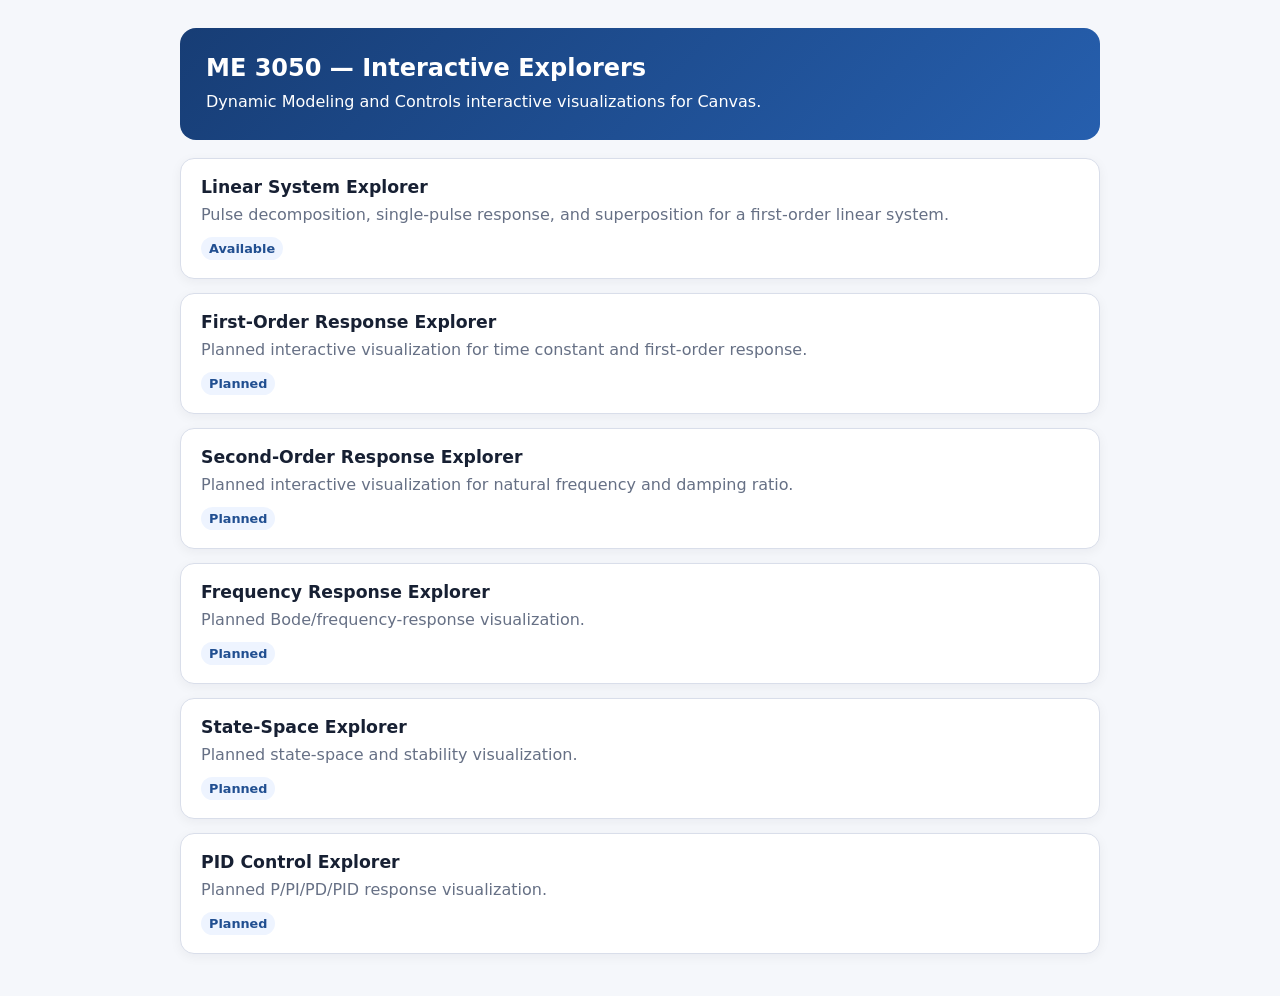
==== index.html @ 73d44b75 "Add ME 3050 interactive landing page" ====
<!DOCTYPE html>
<html lang="en">
<head>
<meta charset="utf-8">
<meta name="viewport" content="width=device-width, initial-scale=1">
<title>ME 3050 Interactive Explorers</title>
<style>
:root{font-family:system-ui,-apple-system,BlinkMacSystemFont,"Segoe UI",sans-serif;color:#172033;background:#f5f7fb}
*{box-sizing:border-box}body{margin:0}main{max-width:960px;margin:0 auto;padding:28px 20px}.hero{background:linear-gradient(135deg,#173d75,#265fae);color:white;border-radius:16px;padding:26px;margin-bottom:18px}.hero h1{margin:0 0 8px}.hero p{margin:0;line-height:1.5}.card{display:block;text-decoration:none;color:inherit;background:white;border:1px solid #d9deea;border-radius:14px;padding:18px 20px;margin:14px 0;box-shadow:0 3px 12px rgba(16,24,40,.05)}.card:hover{border-color:#8ba8d1;transform:translateY(-1px)}.card h2{margin:0 0 6px;font-size:1.08rem}.card p{margin:0;color:#667085;line-height:1.5}.status{display:inline-block;margin-top:10px;padding:4px 8px;border-radius:999px;background:#eef4ff;color:#214f91;font-size:.8rem;font-weight:700}
</style>
</head>
<body>
<main>
<section class="hero"><h1>ME 3050 — Interactive Explorers</h1><p>Dynamic Modeling and Controls interactive visualizations for Canvas.</p></section>
<a class="card" href="linear-system/"><h2>Linear System Explorer</h2><p>Pulse decomposition, single-pulse response, and superposition for a first-order linear system.</p><span class="status">Available</span></a>
<div class="card"><h2>First-Order Response Explorer</h2><p>Planned interactive visualization for time constant and first-order response.</p><span class="status">Planned</span></div>
<div class="card"><h2>Second-Order Response Explorer</h2><p>Planned interactive visualization for natural frequency and damping ratio.</p><span class="status">Planned</span></div>
<div class="card"><h2>Frequency Response Explorer</h2><p>Planned Bode/frequency-response visualization.</p><span class="status">Planned</span></div>
<div class="card"><h2>State-Space Explorer</h2><p>Planned state-space and stability visualization.</p><span class="status">Planned</span></div>
<div class="card"><h2>PID Control Explorer</h2><p>Planned P/PI/PD/PID response visualization.</p><span class="status">Planned</span></div>
</main>
</body>
</html>
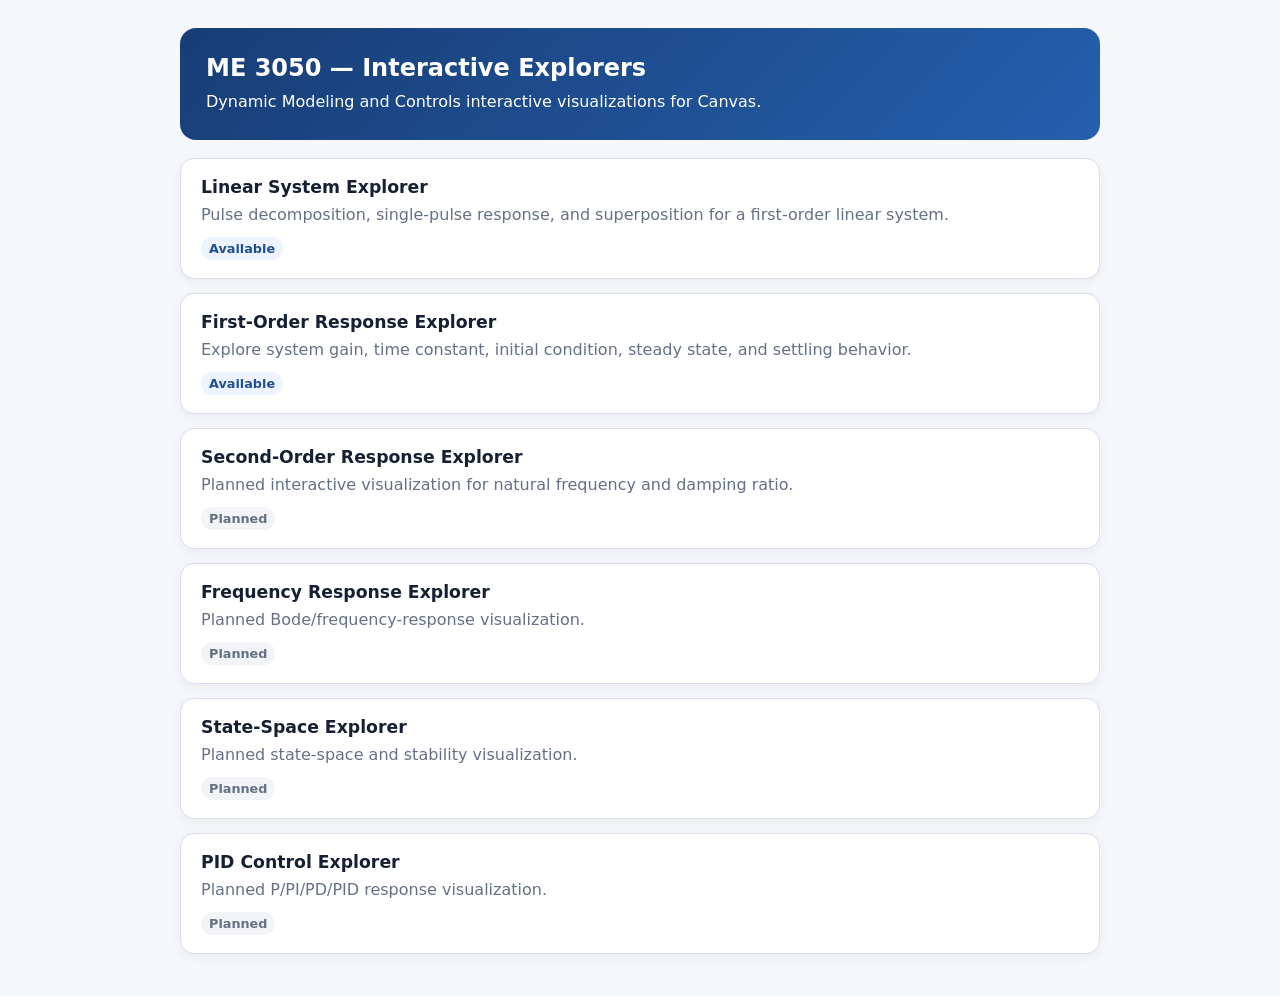
==== commit b46055ce: "Publish first-order response explorer from course home" ====
--- a/index.html
+++ b/index.html
@@ -6,18 +6,18 @@
 <title>ME 3050 Interactive Explorers</title>
 <style>
 :root{font-family:system-ui,-apple-system,BlinkMacSystemFont,"Segoe UI",sans-serif;color:#172033;background:#f5f7fb}
-*{box-sizing:border-box}body{margin:0}main{max-width:960px;margin:0 auto;padding:28px 20px}.hero{background:linear-gradient(135deg,#173d75,#265fae);color:white;border-radius:16px;padding:26px;margin-bottom:18px}.hero h1{margin:0 0 8px}.hero p{margin:0;line-height:1.5}.card{display:block;text-decoration:none;color:inherit;background:white;border:1px solid #d9deea;border-radius:14px;padding:18px 20px;margin:14px 0;box-shadow:0 3px 12px rgba(16,24,40,.05)}.card:hover{border-color:#8ba8d1;transform:translateY(-1px)}.card h2{margin:0 0 6px;font-size:1.08rem}.card p{margin:0;color:#667085;line-height:1.5}.status{display:inline-block;margin-top:10px;padding:4px 8px;border-radius:999px;background:#eef4ff;color:#214f91;font-size:.8rem;font-weight:700}
+*{box-sizing:border-box}body{margin:0}main{max-width:960px;margin:0 auto;padding:28px 20px}.hero{background:linear-gradient(135deg,#173d75,#265fae);color:white;border-radius:16px;padding:26px;margin-bottom:18px}.hero h1{margin:0 0 8px}.hero p{margin:0;line-height:1.5}.card{display:block;text-decoration:none;color:inherit;background:white;border:1px solid #d9deea;border-radius:14px;padding:18px 20px;margin:14px 0;box-shadow:0 3px 12px rgba(16,24,40,.05)}a.card:hover{border-color:#8ba8d1;transform:translateY(-1px)}.card h2{margin:0 0 6px;font-size:1.08rem}.card p{margin:0;color:#667085;line-height:1.5}.status{display:inline-block;margin-top:10px;padding:4px 8px;border-radius:999px;background:#eef4ff;color:#214f91;font-size:.8rem;font-weight:700}.status.planned{background:#f2f4f7;color:#667085}
 </style>
 </head>
 <body>
 <main>
 <section class="hero"><h1>ME 3050 — Interactive Explorers</h1><p>Dynamic Modeling and Controls interactive visualizations for Canvas.</p></section>
 <a class="card" href="linear-system/"><h2>Linear System Explorer</h2><p>Pulse decomposition, single-pulse response, and superposition for a first-order linear system.</p><span class="status">Available</span></a>
-<div class="card"><h2>First-Order Response Explorer</h2><p>Planned interactive visualization for time constant and first-order response.</p><span class="status">Planned</span></div>
-<div class="card"><h2>Second-Order Response Explorer</h2><p>Planned interactive visualization for natural frequency and damping ratio.</p><span class="status">Planned</span></div>
-<div class="card"><h2>Frequency Response Explorer</h2><p>Planned Bode/frequency-response visualization.</p><span class="status">Planned</span></div>
-<div class="card"><h2>State-Space Explorer</h2><p>Planned state-space and stability visualization.</p><span class="status">Planned</span></div>
-<div class="card"><h2>PID Control Explorer</h2><p>Planned P/PI/PD/PID response visualization.</p><span class="status">Planned</span></div>
+<a class="card" href="first-order-response/"><h2>First-Order Response Explorer</h2><p>Explore system gain, time constant, initial condition, steady state, and settling behavior.</p><span class="status">Available</span></a>
+<div class="card"><h2>Second-Order Response Explorer</h2><p>Planned interactive visualization for natural frequency and damping ratio.</p><span class="status planned">Planned</span></div>
+<div class="card"><h2>Frequency Response Explorer</h2><p>Planned Bode/frequency-response visualization.</p><span class="status planned">Planned</span></div>
+<div class="card"><h2>State-Space Explorer</h2><p>Planned state-space and stability visualization.</p><span class="status planned">Planned</span></div>
+<div class="card"><h2>PID Control Explorer</h2><p>Planned P/PI/PD/PID response visualization.</p><span class="status planned">Planned</span></div>
 </main>
 </body>
 </html>
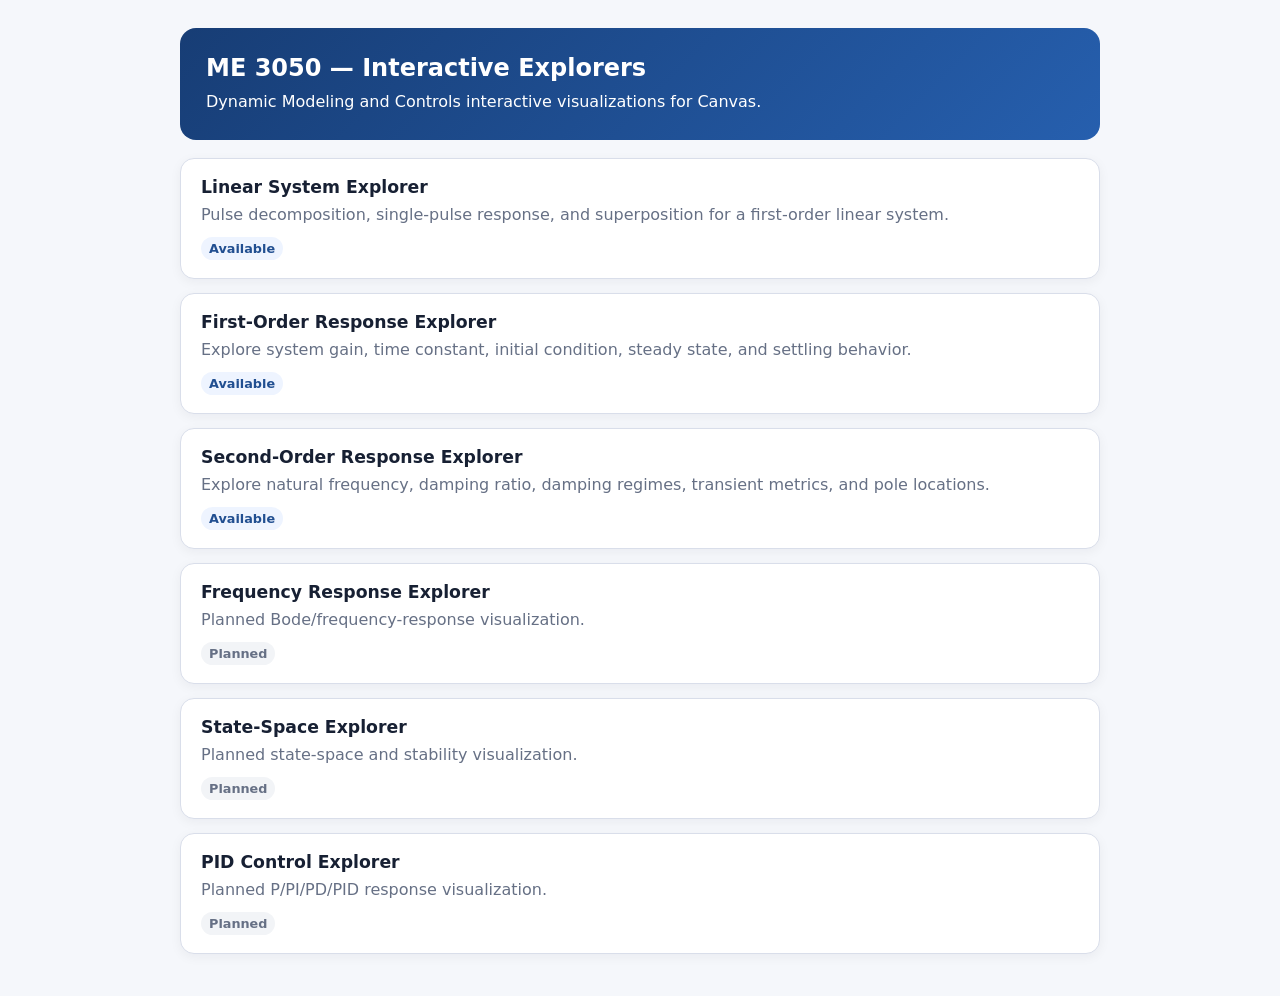
==== commit 2825e3ec: "Link second-order response explorer from course home" ====
--- a/index.html
+++ b/index.html
@@ -14,7 +14,7 @@
 <section class="hero"><h1>ME 3050 — Interactive Explorers</h1><p>Dynamic Modeling and Controls interactive visualizations for Canvas.</p></section>
 <a class="card" href="linear-system/"><h2>Linear System Explorer</h2><p>Pulse decomposition, single-pulse response, and superposition for a first-order linear system.</p><span class="status">Available</span></a>
 <a class="card" href="first-order-response/"><h2>First-Order Response Explorer</h2><p>Explore system gain, time constant, initial condition, steady state, and settling behavior.</p><span class="status">Available</span></a>
-<div class="card"><h2>Second-Order Response Explorer</h2><p>Planned interactive visualization for natural frequency and damping ratio.</p><span class="status planned">Planned</span></div>
+<a class="card" href="second-order-response/"><h2>Second-Order Response Explorer</h2><p>Explore natural frequency, damping ratio, damping regimes, transient metrics, and pole locations.</p><span class="status">Available</span></a>
 <div class="card"><h2>Frequency Response Explorer</h2><p>Planned Bode/frequency-response visualization.</p><span class="status planned">Planned</span></div>
 <div class="card"><h2>State-Space Explorer</h2><p>Planned state-space and stability visualization.</p><span class="status planned">Planned</span></div>
 <div class="card"><h2>PID Control Explorer</h2><p>Planned P/PI/PD/PID response visualization.</p><span class="status planned">Planned</span></div>
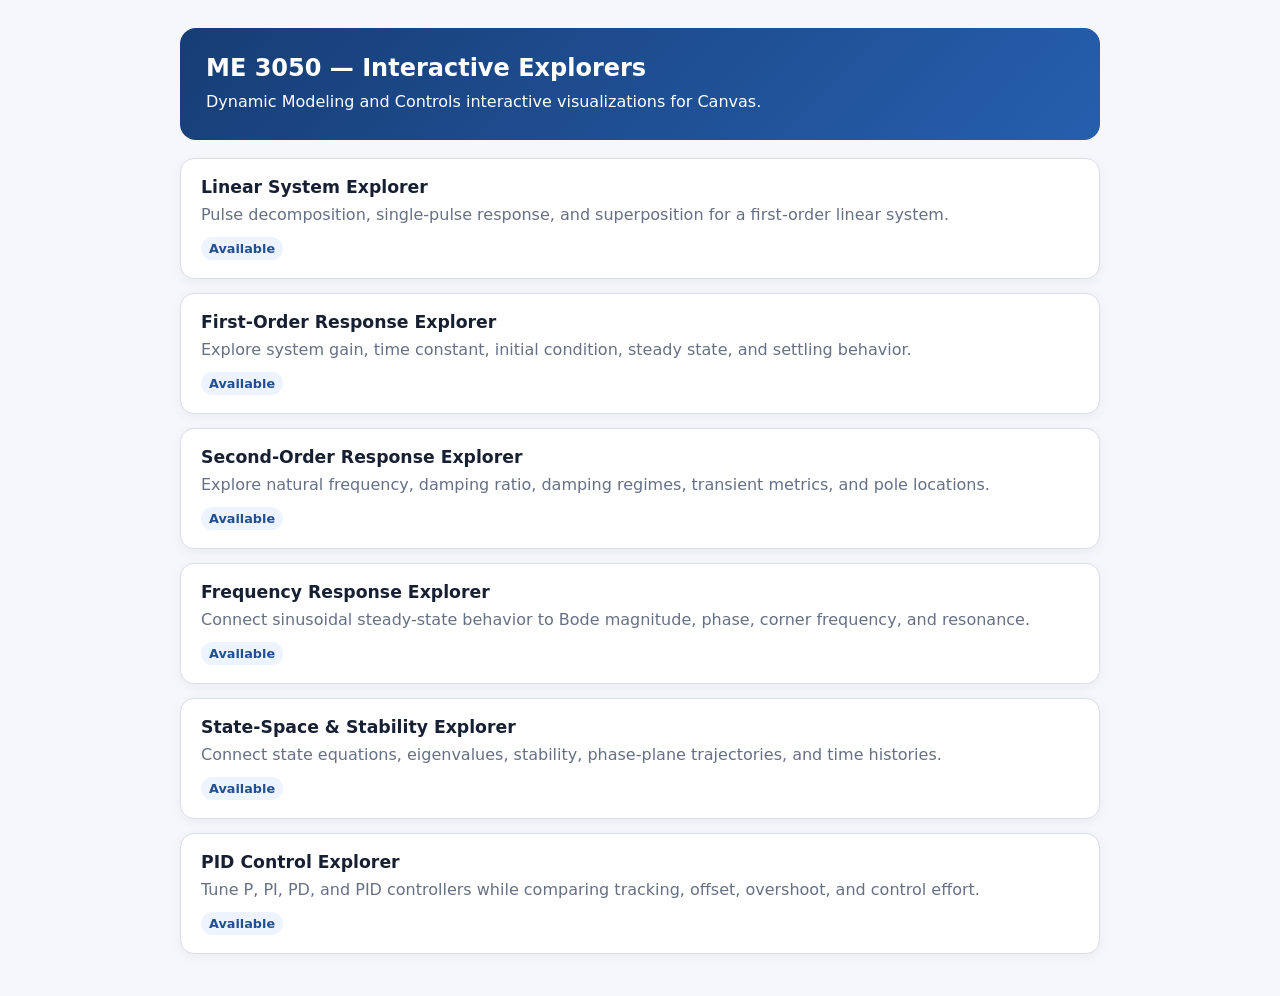
==== commit 42c6a0cb: "Publish remaining ME 3050 explorers from course home" ====
--- a/index.html
+++ b/index.html
@@ -6,7 +6,7 @@
 <title>ME 3050 Interactive Explorers</title>
 <style>
 :root{font-family:system-ui,-apple-system,BlinkMacSystemFont,"Segoe UI",sans-serif;color:#172033;background:#f5f7fb}
-*{box-sizing:border-box}body{margin:0}main{max-width:960px;margin:0 auto;padding:28px 20px}.hero{background:linear-gradient(135deg,#173d75,#265fae);color:white;border-radius:16px;padding:26px;margin-bottom:18px}.hero h1{margin:0 0 8px}.hero p{margin:0;line-height:1.5}.card{display:block;text-decoration:none;color:inherit;background:white;border:1px solid #d9deea;border-radius:14px;padding:18px 20px;margin:14px 0;box-shadow:0 3px 12px rgba(16,24,40,.05)}a.card:hover{border-color:#8ba8d1;transform:translateY(-1px)}.card h2{margin:0 0 6px;font-size:1.08rem}.card p{margin:0;color:#667085;line-height:1.5}.status{display:inline-block;margin-top:10px;padding:4px 8px;border-radius:999px;background:#eef4ff;color:#214f91;font-size:.8rem;font-weight:700}.status.planned{background:#f2f4f7;color:#667085}
+*{box-sizing:border-box}body{margin:0}main{max-width:960px;margin:0 auto;padding:28px 20px}.hero{background:linear-gradient(135deg,#173d75,#265fae);color:white;border-radius:16px;padding:26px;margin-bottom:18px}.hero h1{margin:0 0 8px}.hero p{margin:0;line-height:1.5}.card{display:block;text-decoration:none;color:inherit;background:white;border:1px solid #d9deea;border-radius:14px;padding:18px 20px;margin:14px 0;box-shadow:0 3px 12px rgba(16,24,40,.05)}a.card:hover{border-color:#8ba8d1;transform:translateY(-1px)}.card h2{margin:0 0 6px;font-size:1.08rem}.card p{margin:0;color:#667085;line-height:1.5}.status{display:inline-block;margin-top:10px;padding:4px 8px;border-radius:999px;background:#eef4ff;color:#214f91;font-size:.8rem;font-weight:700}
 </style>
 </head>
 <body>
@@ -15,9 +15,9 @@
 <a class="card" href="linear-system/"><h2>Linear System Explorer</h2><p>Pulse decomposition, single-pulse response, and superposition for a first-order linear system.</p><span class="status">Available</span></a>
 <a class="card" href="first-order-response/"><h2>First-Order Response Explorer</h2><p>Explore system gain, time constant, initial condition, steady state, and settling behavior.</p><span class="status">Available</span></a>
 <a class="card" href="second-order-response/"><h2>Second-Order Response Explorer</h2><p>Explore natural frequency, damping ratio, damping regimes, transient metrics, and pole locations.</p><span class="status">Available</span></a>
-<div class="card"><h2>Frequency Response Explorer</h2><p>Planned Bode/frequency-response visualization.</p><span class="status planned">Planned</span></div>
-<div class="card"><h2>State-Space Explorer</h2><p>Planned state-space and stability visualization.</p><span class="status planned">Planned</span></div>
-<div class="card"><h2>PID Control Explorer</h2><p>Planned P/PI/PD/PID response visualization.</p><span class="status planned">Planned</span></div>
+<a class="card" href="frequency-response/"><h2>Frequency Response Explorer</h2><p>Connect sinusoidal steady-state behavior to Bode magnitude, phase, corner frequency, and resonance.</p><span class="status">Available</span></a>
+<a class="card" href="state-space/"><h2>State-Space & Stability Explorer</h2><p>Connect state equations, eigenvalues, stability, phase-plane trajectories, and time histories.</p><span class="status">Available</span></a>
+<a class="card" href="pid-control/"><h2>PID Control Explorer</h2><p>Tune P, PI, PD, and PID controllers while comparing tracking, offset, overshoot, and control effort.</p><span class="status">Available</span></a>
 </main>
 </body>
 </html>
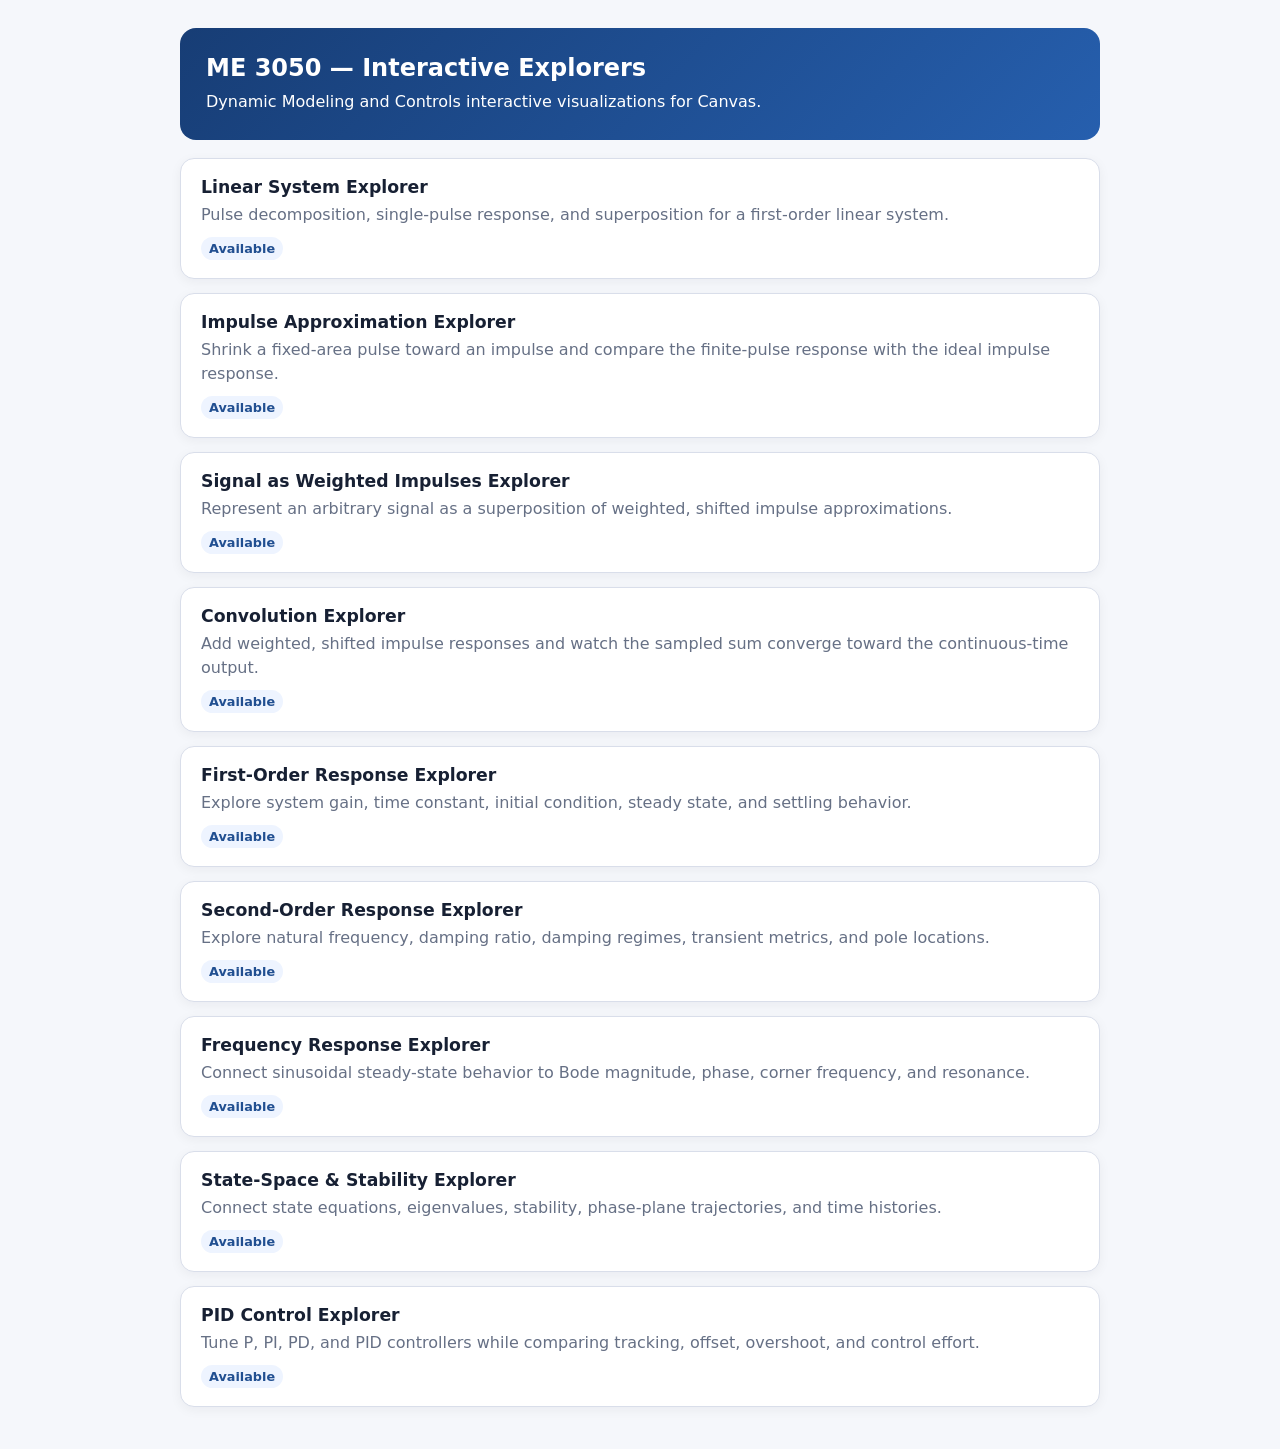
==== commit c6dbed27: "Link convolution visualization series from home" ====
--- a/index.html
+++ b/index.html
@@ -13,6 +13,9 @@
 <main>
 <section class="hero"><h1>ME 3050 — Interactive Explorers</h1><p>Dynamic Modeling and Controls interactive visualizations for Canvas.</p></section>
 <a class="card" href="linear-system/"><h2>Linear System Explorer</h2><p>Pulse decomposition, single-pulse response, and superposition for a first-order linear system.</p><span class="status">Available</span></a>
+<a class="card" href="impulse-approximation/"><h2>Impulse Approximation Explorer</h2><p>Shrink a fixed-area pulse toward an impulse and compare the finite-pulse response with the ideal impulse response.</p><span class="status">Available</span></a>
+<a class="card" href="signal-as-impulses/"><h2>Signal as Weighted Impulses Explorer</h2><p>Represent an arbitrary signal as a superposition of weighted, shifted impulse approximations.</p><span class="status">Available</span></a>
+<a class="card" href="convolution/"><h2>Convolution Explorer</h2><p>Add weighted, shifted impulse responses and watch the sampled sum converge toward the continuous-time output.</p><span class="status">Available</span></a>
 <a class="card" href="first-order-response/"><h2>First-Order Response Explorer</h2><p>Explore system gain, time constant, initial condition, steady state, and settling behavior.</p><span class="status">Available</span></a>
 <a class="card" href="second-order-response/"><h2>Second-Order Response Explorer</h2><p>Explore natural frequency, damping ratio, damping regimes, transient metrics, and pole locations.</p><span class="status">Available</span></a>
 <a class="card" href="frequency-response/"><h2>Frequency Response Explorer</h2><p>Connect sinusoidal steady-state behavior to Bode magnitude, phase, corner frequency, and resonance.</p><span class="status">Available</span></a>
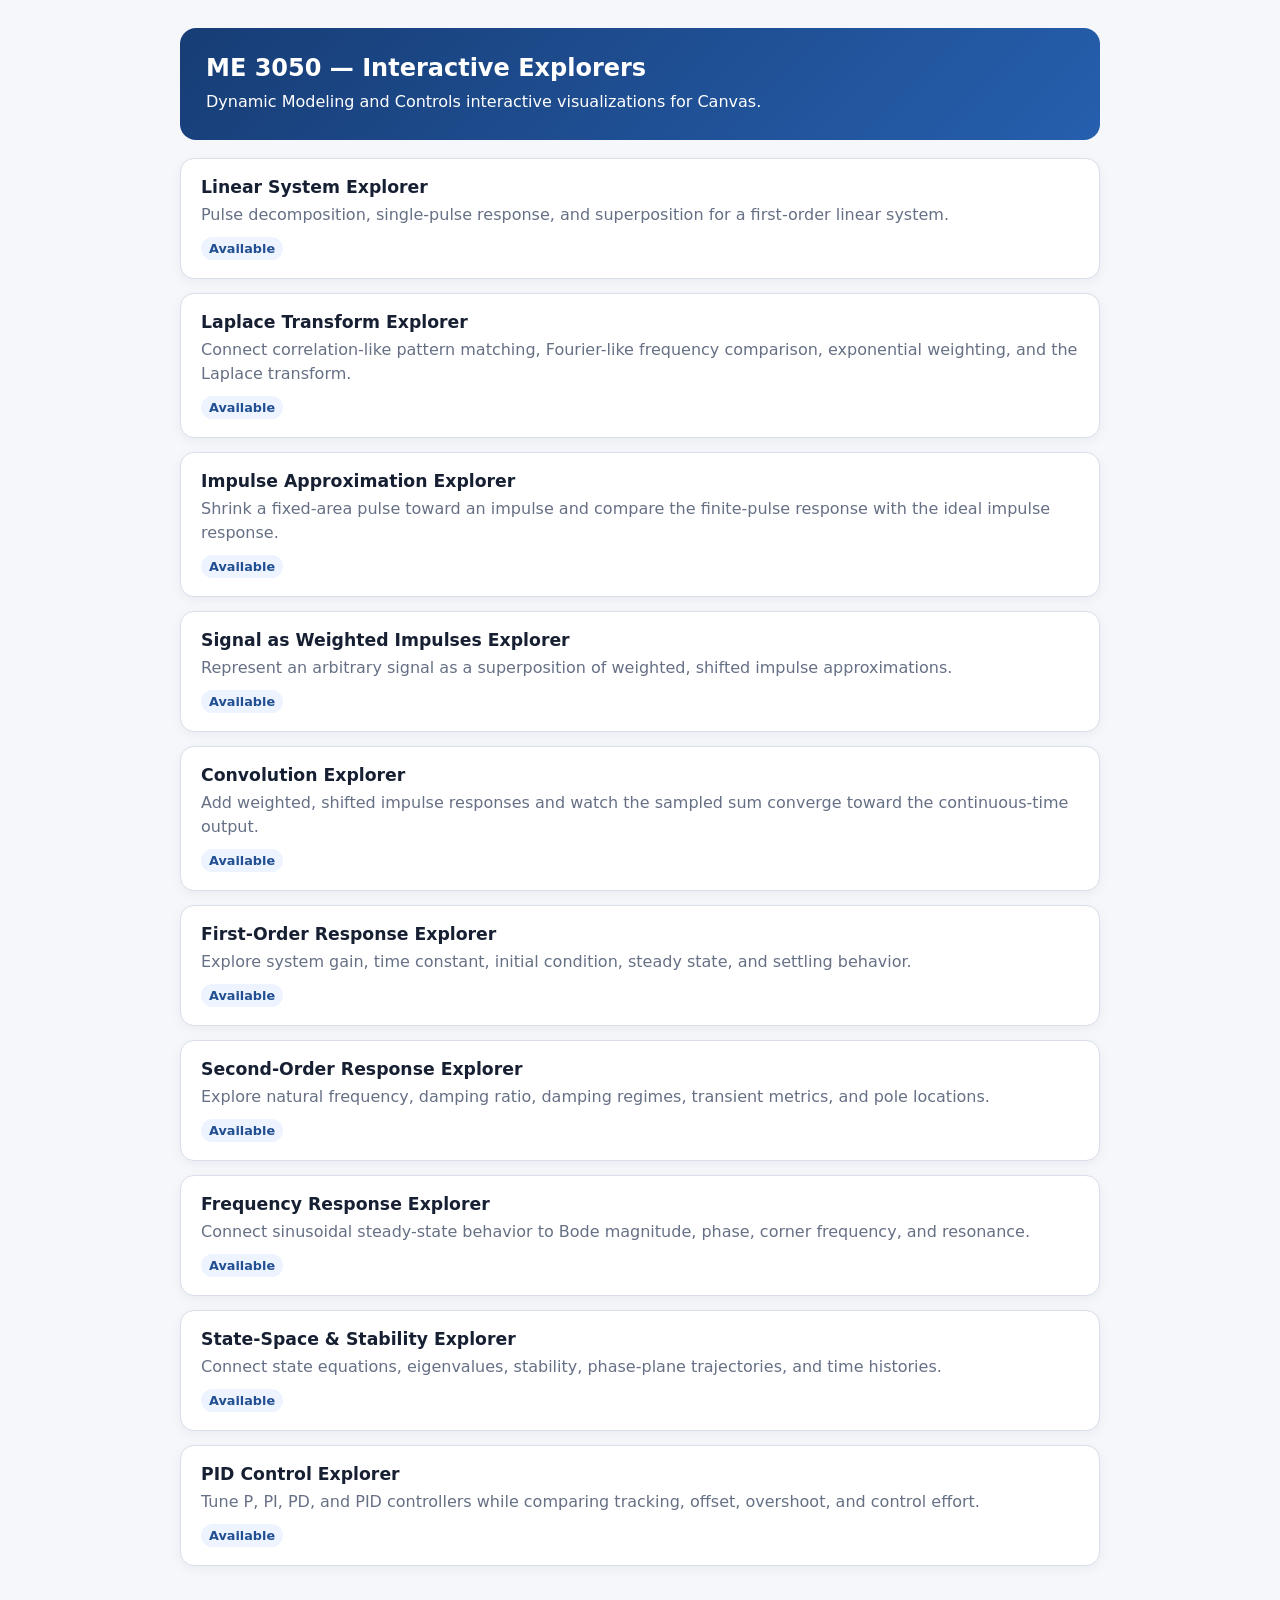
==== commit 9af98ecb: "List Laplace transform explorer" ====
--- a/index.html
+++ b/index.html
@@ -13,6 +13,7 @@
 <main>
 <section class="hero"><h1>ME 3050 — Interactive Explorers</h1><p>Dynamic Modeling and Controls interactive visualizations for Canvas.</p></section>
 <a class="card" href="linear-system/"><h2>Linear System Explorer</h2><p>Pulse decomposition, single-pulse response, and superposition for a first-order linear system.</p><span class="status">Available</span></a>
+<a class="card" href="laplace-transform/"><h2>Laplace Transform Explorer</h2><p>Connect correlation-like pattern matching, Fourier-like frequency comparison, exponential weighting, and the Laplace transform.</p><span class="status">Available</span></a>
 <a class="card" href="impulse-approximation/"><h2>Impulse Approximation Explorer</h2><p>Shrink a fixed-area pulse toward an impulse and compare the finite-pulse response with the ideal impulse response.</p><span class="status">Available</span></a>
 <a class="card" href="signal-as-impulses/"><h2>Signal as Weighted Impulses Explorer</h2><p>Represent an arbitrary signal as a superposition of weighted, shifted impulse approximations.</p><span class="status">Available</span></a>
 <a class="card" href="convolution/"><h2>Convolution Explorer</h2><p>Add weighted, shifted impulse responses and watch the sampled sum converge toward the continuous-time output.</p><span class="status">Available</span></a>
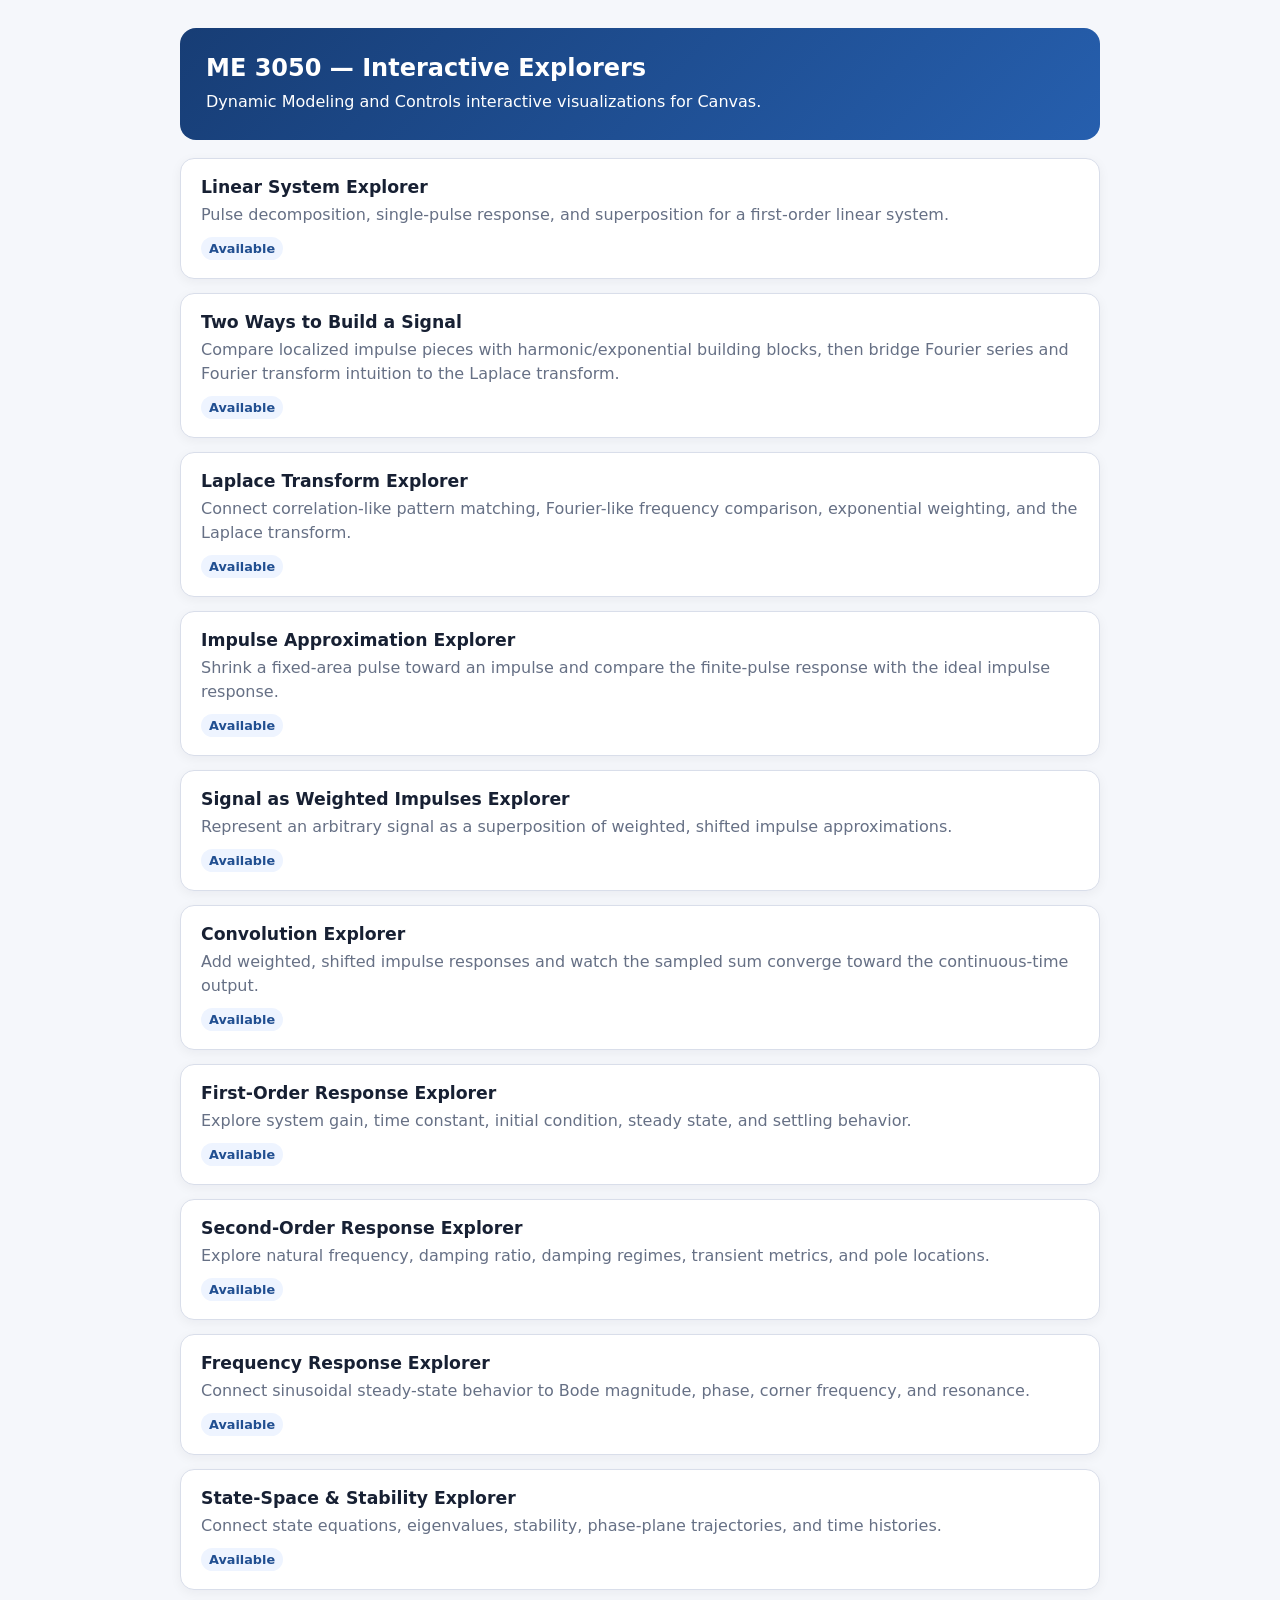
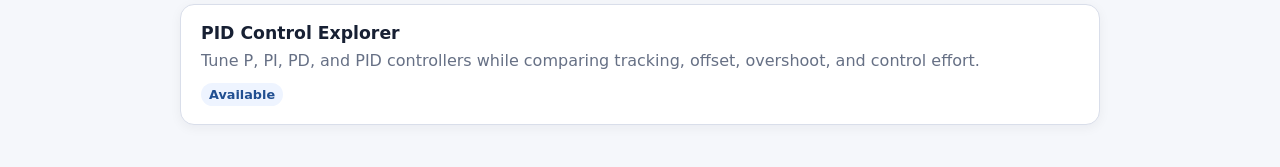
==== commit c59071cd: "Link two building-blocks explorer" ====
--- a/index.html
+++ b/index.html
@@ -13,6 +13,7 @@
 <main>
 <section class="hero"><h1>ME 3050 — Interactive Explorers</h1><p>Dynamic Modeling and Controls interactive visualizations for Canvas.</p></section>
 <a class="card" href="linear-system/"><h2>Linear System Explorer</h2><p>Pulse decomposition, single-pulse response, and superposition for a first-order linear system.</p><span class="status">Available</span></a>
+<a class="card" href="two-building-blocks/"><h2>Two Ways to Build a Signal</h2><p>Compare localized impulse pieces with harmonic/exponential building blocks, then bridge Fourier series and Fourier transform intuition to the Laplace transform.</p><span class="status">Available</span></a>
 <a class="card" href="laplace-transform/"><h2>Laplace Transform Explorer</h2><p>Connect correlation-like pattern matching, Fourier-like frequency comparison, exponential weighting, and the Laplace transform.</p><span class="status">Available</span></a>
 <a class="card" href="impulse-approximation/"><h2>Impulse Approximation Explorer</h2><p>Shrink a fixed-area pulse toward an impulse and compare the finite-pulse response with the ideal impulse response.</p><span class="status">Available</span></a>
 <a class="card" href="signal-as-impulses/"><h2>Signal as Weighted Impulses Explorer</h2><p>Represent an arbitrary signal as a superposition of weighted, shifted impulse approximations.</p><span class="status">Available</span></a>
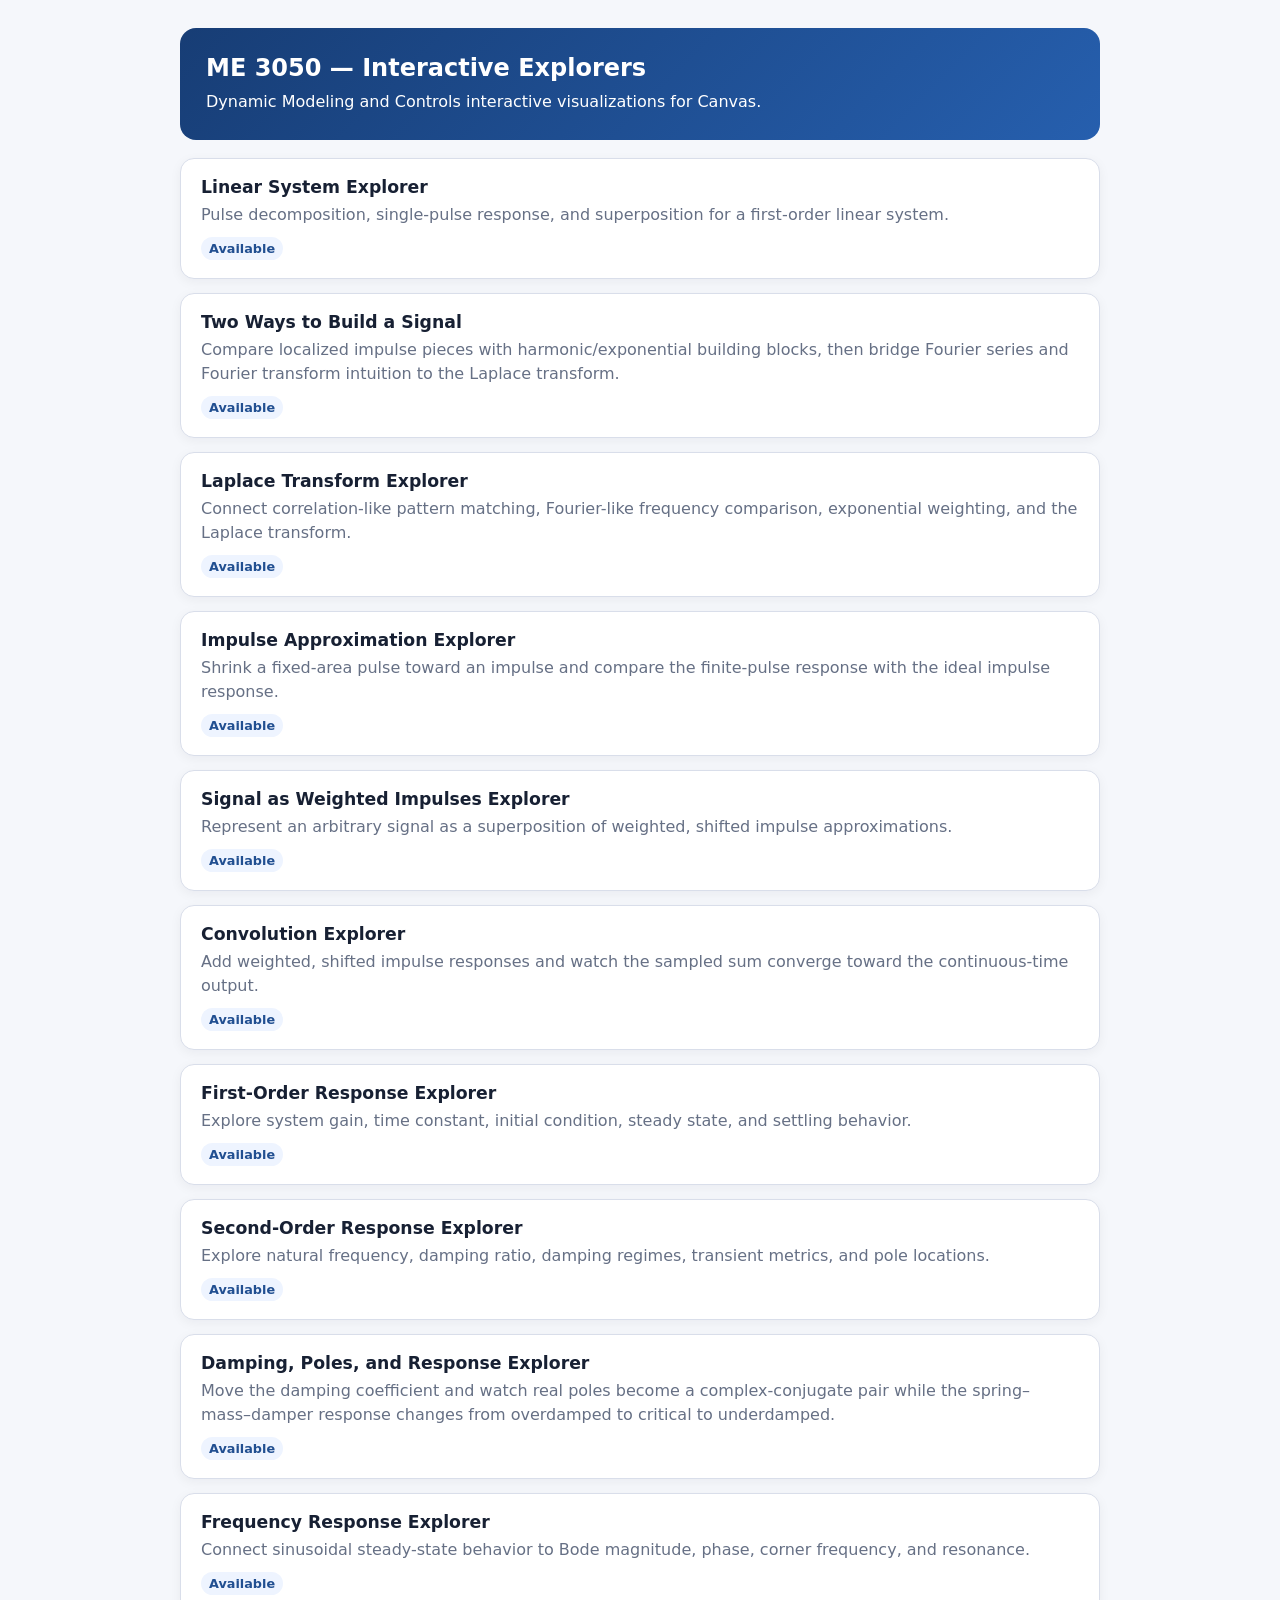
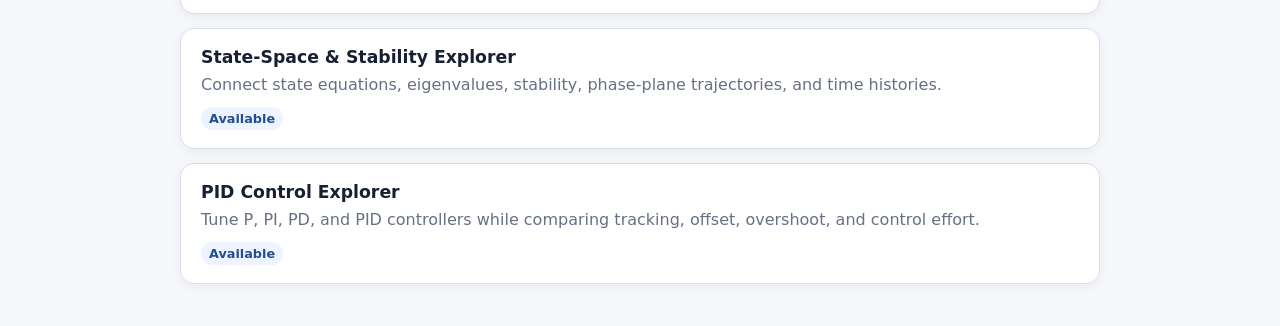
==== commit 72ceef87: "Link damping poles response explorer" ====
--- a/index.html
+++ b/index.html
@@ -20,6 +20,7 @@
 <a class="card" href="convolution/"><h2>Convolution Explorer</h2><p>Add weighted, shifted impulse responses and watch the sampled sum converge toward the continuous-time output.</p><span class="status">Available</span></a>
 <a class="card" href="first-order-response/"><h2>First-Order Response Explorer</h2><p>Explore system gain, time constant, initial condition, steady state, and settling behavior.</p><span class="status">Available</span></a>
 <a class="card" href="second-order-response/"><h2>Second-Order Response Explorer</h2><p>Explore natural frequency, damping ratio, damping regimes, transient metrics, and pole locations.</p><span class="status">Available</span></a>
+<a class="card" href="damping-poles-response/"><h2>Damping, Poles, and Response Explorer</h2><p>Move the damping coefficient and watch real poles become a complex-conjugate pair while the spring–mass–damper response changes from overdamped to critical to underdamped.</p><span class="status">Available</span></a>
 <a class="card" href="frequency-response/"><h2>Frequency Response Explorer</h2><p>Connect sinusoidal steady-state behavior to Bode magnitude, phase, corner frequency, and resonance.</p><span class="status">Available</span></a>
 <a class="card" href="state-space/"><h2>State-Space & Stability Explorer</h2><p>Connect state equations, eigenvalues, stability, phase-plane trajectories, and time histories.</p><span class="status">Available</span></a>
 <a class="card" href="pid-control/"><h2>PID Control Explorer</h2><p>Tune P, PI, PD, and PID controllers while comparing tracking, offset, overshoot, and control effort.</p><span class="status">Available</span></a>
